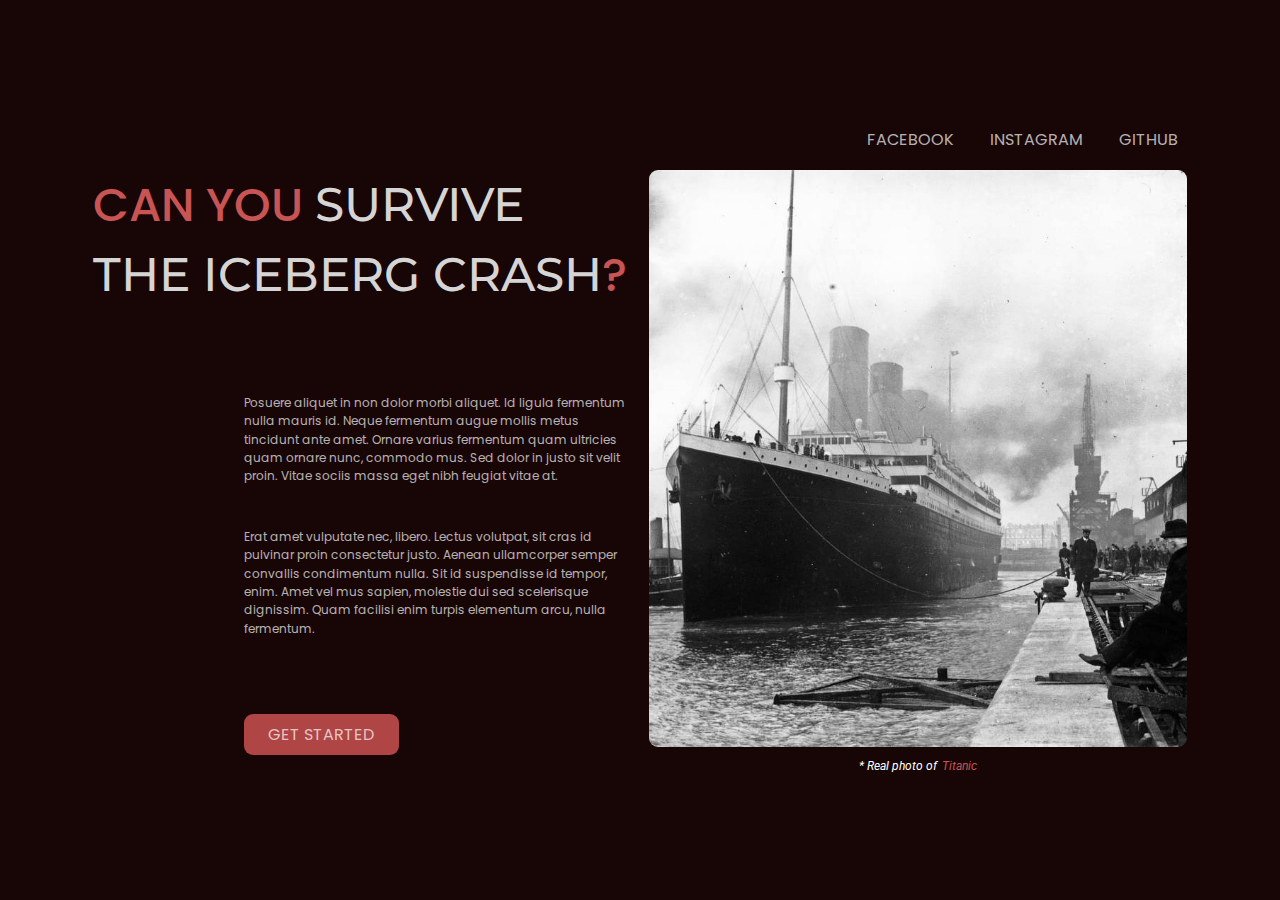
==== templates/index.html @ 9a968dfe "Initial commit" ====
<!DOCTYPE html>
<html lang="en">
<head>
   <meta charset="UTF-8">
   <meta http-equiv="X-UA-Compatible" content="IE=edge">
   <meta name="viewport" content="width=device-width, initial-scale=1.0">
   <link rel="stylesheet" href="/static/css/index.css">
   <title>Document</title>
</head>
<body>
   <div class="container">
      <div class="contact-info">
         <li><a href="">Facebook</a></li>
         <li><a href="">Instagram</a></li>
         <li><a href="">Github</a></li>
      </div>
      <div class="text-col">
         <h1 class="heading">Survive<br>The Iceberg Crash</h1>
         <div class="paragraph">
            <p>Posuere aliquet in non dolor morbi aliquet. Id ligula fermentum nulla mauris id. Neque fermentum augue mollis metus tincidunt ante amet. Ornare varius fermentum quam ultricies quam ornare nunc, commodo mus. Sed dolor in justo sit velit proin. Vitae sociis massa eget nibh feugiat vitae at. </p>
            <p>Erat amet vulputate nec, libero. Lectus volutpat, sit cras id pulvinar proin consectetur justo. Aenean ullamcorper semper convallis condimentum nulla. Sit id suspendisse id tempor, enim. Amet vel mus sapien, molestie dui sed scelerisque dignissim. Quam facilisi enim turpis elementum arcu, nulla fermentum.</p>
         </div>
         <div class="get-started"><a href="#" class="get-started-link">Get Started</a></div>
      </div>
      <div class="img-col"></div>
      <div class="disclaimer">* Real photo of </div>
   </div>

   
</body>
</html>
---- static/css/index.css ----
@import url('https://fonts.googleapis.com/css2?family=Montserrat:wght@400;500&family=Poppins&family=Roboto:ital,wght@0,400;1,400;1,500&display=swap');

/* Root variables */

:root{
   --font-heading: 'Roboto', sans-serif;
   --font-primary: 'Poppins', sans-serif;   
   --red:#C85454;
   --dark-red:#AF4545;
   --background:#180606;
   --light-text-color:rgba(255, 255, 255, 0.7);
   --heading-light-color:rgba(227, 227, 227, 0.96);
}

/* Basic Reset */

*,*::after,*::before{
   margin: 0;
   padding: 0;
   box-sizing: border-box;
   background-color: var(--background);
   color: var(--light-text-color);
   font-family: var(--font-primary);
   transition: 0.21s;
   transition-timing-function: ease-in;

}

li,a{
   text-decoration: none;
   list-style: none;
}

.container{
   min-height: 100vh;
   max-height: 800px;
   margin: 0 7.2916vw;
   display: grid;
   grid-template-columns: 1fr 1fr;
   /* grid-template-rows: 13.714vh 72.428vh 13.714vh; */
   column-gap:18px;
   grid-template-areas: 
   "contact-info contact-info"
   "text-col img-col"
   ". disclaimer"
   ;
}
.contact-info{
   grid-area: contact-info;
   display: flex;
   justify-content: flex-end;
   align-items: flex-end;
   padding-bottom: 18px;
   padding-right: 9px;
}
.contact-info li{
   margin-left :36px;
   text-transform: uppercase;
}
.contact-info li a:hover{
   color: #fff;
}
.text-col{
   grid-area: text-col;
   display: flex;
   flex-direction: column;
   justify-content: space-between;
}
.text-col .paragraph,.text-col .get-started{
   width: 72%;
   align-self: flex-end;
}
.text-col .paragraph{
   font-size: 12px;
}
.text-col .paragraph p{
   padding: 21px 0;
   line-height: 153.5%;
}
.text-col .heading{
   font-family: Montserrat;
   font-weight: 500;
   text-transform: uppercase;
   font-size: 3.64vw;
   color: var(--heading-light-color);
}
.text-col .heading::before{
   content: "Can you ";
   color: var(--red);
}
.text-col .heading::after{
   content: "?";
   color: var(--red);
}
.img-col{
   grid-area: img-col;
   background-image: url(/static/images/titanic-dock.jpg);
   background-repeat: no-repeat;
   background-position:9% 50%;
   background-size: cover;
   display: flex;
   justify-content: flex-end;
   border-radius: 9px;
}
.disclaimer{
   grid-area: disclaimer;
   color: #fff;
   font-family: 'Roboto';
   font-style: italic;
   font-size: 12px;
   font-weight: 400;
   display: flex;
   padding-top: 12px;
   justify-content: center;
}
.disclaimer::after{
   content: " Titanic";
   color: var(--red);
   font-family: 'Roboto';
   font-style: italic;
   font-weight: 400;
   margin-left: 4.5px;
}
.get-started{
   color: #fff;
   text-transform: uppercase;
}
.get-started:hover a{
   padding: 9px 45px;
}
.get-started-link{
   background-color: var(--dark-red);
   padding: 9px 24px;
   border-radius: 9px;
}

/* Media Queries */

@media (max-width: 767.98px){
   .container{
      overflow-x: hidden;
      min-height: 900px;
      margin: 0 7.72vw;
      display: grid;
      grid-template-columns: 1fr;
      grid-template-rows: 3.67434fr 0.4728fr 3.1705fr 0.45fr;
      row-gap:18px;
      grid-template-areas: 
      "text-col"
      "contact-info"
      "img-col"
      "disclaimer"
      ;
   }
   .text-col .paragraph,.text-col .get-started{
      width: 100%;
      align-self: flex-end;
   }
   .text-col .heading{
      margin-top: 18px;
      text-align: center;
      font-size: 7.24vw;
   }
   .contact-info{
      margin: 0;
      padding: 0;
      justify-content: center;
      align-items: center;
   }
   .contact-info li {
      margin-left: 0;
      margin: 0 21px;
      font-size: 12px;
      text-align: center;
   }
   .get-started{
      display: flex;
      align-items: center;
      justify-content: center;

   }


}
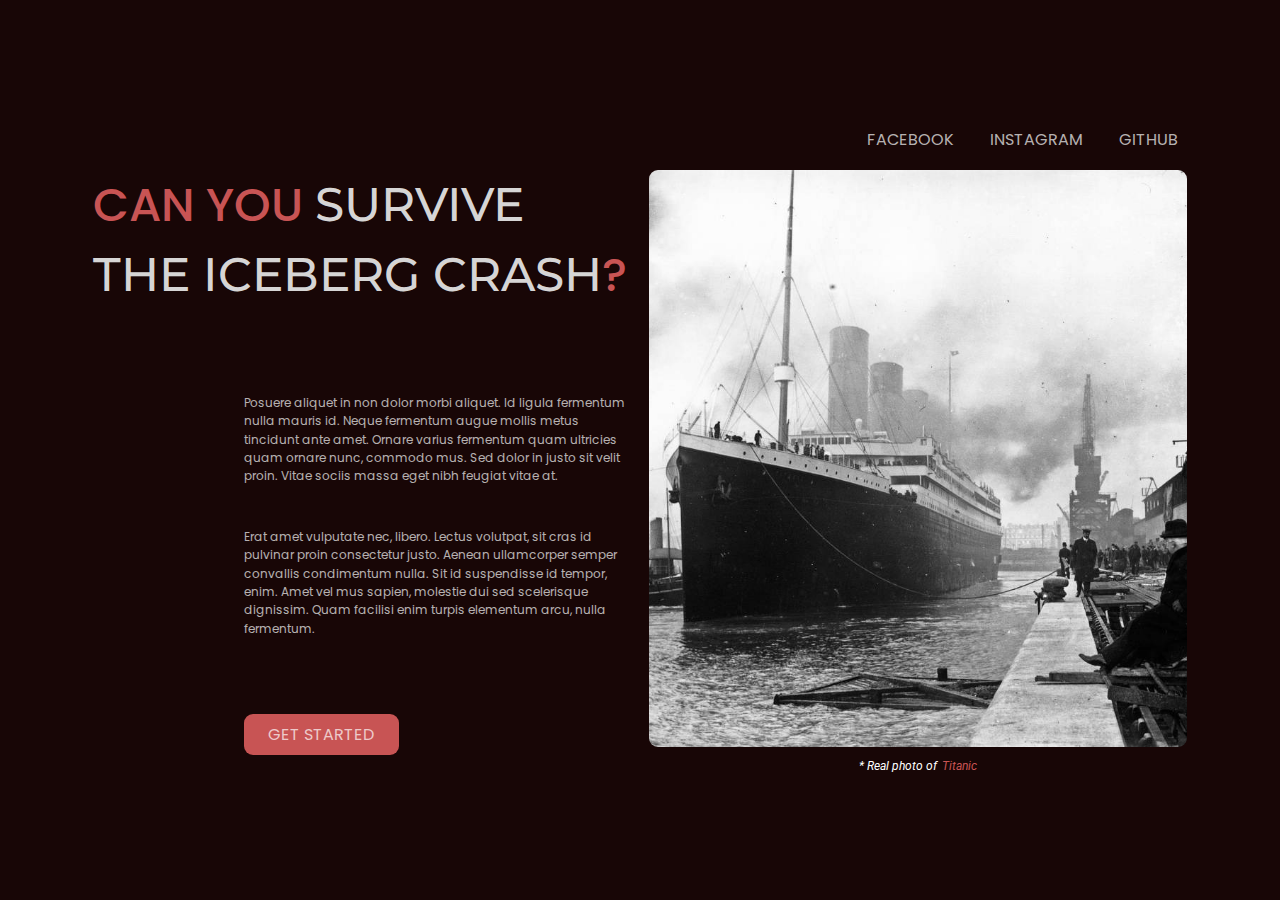
==== commit 9dd06ad0: "removed as package" ====
--- a/templates/index.html
+++ b/templates/index.html
@@ -5,7 +5,7 @@
    <meta http-equiv="X-UA-Compatible" content="IE=edge">
    <meta name="viewport" content="width=device-width, initial-scale=1.0">
    <link rel="stylesheet" href="/static/css/index.css">
-   <title>Document</title>
+   <title>Can you Survive</title>
 </head>
 <body>
    <div class="container">
@@ -20,7 +20,7 @@
             <p>Posuere aliquet in non dolor morbi aliquet. Id ligula fermentum nulla mauris id. Neque fermentum augue mollis metus tincidunt ante amet. Ornare varius fermentum quam ultricies quam ornare nunc, commodo mus. Sed dolor in justo sit velit proin. Vitae sociis massa eget nibh feugiat vitae at. </p>
             <p>Erat amet vulputate nec, libero. Lectus volutpat, sit cras id pulvinar proin consectetur justo. Aenean ullamcorper semper convallis condimentum nulla. Sit id suspendisse id tempor, enim. Amet vel mus sapien, molestie dui sed scelerisque dignissim. Quam facilisi enim turpis elementum arcu, nulla fermentum.</p>
          </div>
-         <div class="get-started"><a href="#" class="get-started-link">Get Started</a></div>
+         <div class="get-started"><a href="{{url_for('form')}}" class="get-started-link">Get Started</a></div>
       </div>
       <div class="img-col"></div>
       <div class="disclaimer">* Real photo of </div>
--- a/static/css/index.css
+++ b/static/css/index.css
@@ -129,7 +129,7 @@
    padding: 9px 45px;
 }
 .get-started-link{
-   background-color: var(--dark-red);
+   background-color: var(--red);
    padding: 9px 24px;
    border-radius: 9px;
 }
@@ -177,8 +177,6 @@
       display: flex;
       align-items: center;
       justify-content: center;
-
    }
 
-
 }